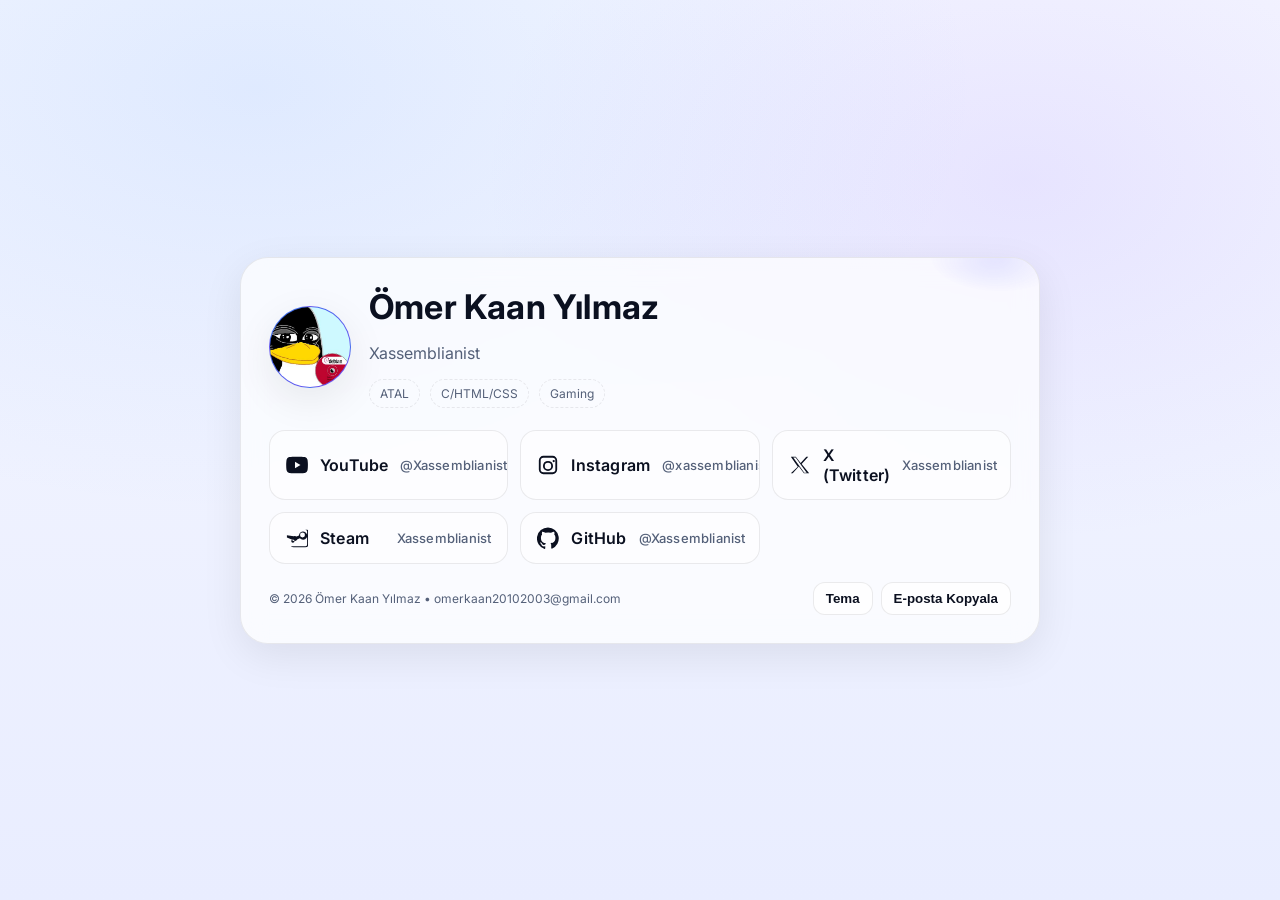
==== index.html @ 22b2fc52 "Update index.html" ====
<!DOCTYPE html>
<html lang="tr">
<head>
  <meta charset="UTF-8" />
  <meta name="viewport" content="width=device-width, initial-scale=1" />
  <title>Xassemblianist — Linklerim</title>
  <meta name="description" content="Xassemblianist'in YouTube, Instagram, X (Twitter) ve Steam profillerine giden hızlı bağlantılar." />
  <meta name="color-scheme" content="light dark">
  <link rel="preconnect" href="https://fonts.googleapis.com"/>
  <link rel="preconnect" href="https://fonts.gstatic.com" crossorigin/>
  <link href="https://fonts.googleapis.com/css2?family=Inter:wght@400;500;600;700;800&display=swap" rel="stylesheet"/>
  <link rel="stylesheet" type="text/css" href="style.css">
  <link rel="icon" type="image/png" href="img/deb.jpg">
</head>
<body>
  <main class="container" role="main">
    <div class="glow" aria-hidden="true"></div>

    <header>
      <div class="avatar" aria-hidden="true">
      <img src="img/deb.jpg" alt="Profil Fotoğrafım">
      </div>
      <div>
        <h1>Ömer Kaan Yılmaz</h1>
        <p class="subtitle">Xassemblianist</p>
        <div class="row" aria-label="etiketler">
          <span class="chip">ATAL</span>
          <span class="chip">C/HTML/CSS</span>
          <span class="chip">Gaming</span>
        </div>
      </div>
    </header>

    <section class="links" aria-label="bağlantılar">

      <a class="btn" href="https://youtube.com/@Xassemblianist" target="_blank" rel="noopener" aria-label="YouTube kanalım">
        <span class="icon" aria-hidden="true">
          <svg viewBox="0 0 24 24" width="22" height="22" fill="currentColor" aria-hidden="true"><path d="M23.5 6.2a4 4 0 0 0-2.8-2.8C18.9 3 12 3 12 3s-6.9 0-8.7.4A4 4 0 0 0 .6 6.2 41.6 41.6 0 0 0 .2 12a41.6 41.6 0 0 0 .4 5.8 4 4 0 0 0 2.8 2.8C5.3 21 12 21 12 21s6.9 0 8.7-.4a4 4 0 0 0 2.8-2.8 41.6 41.6 0 0 0 .4-5.8 41.6 41.6 0 0 0-.4-5.8ZM9.8 15.5v-7l6 3.5-6 3.5Z"/></svg>
        </span>
        YouTube
        <span class="hint">@Xassemblianist</span>
      </a>

      <a class="btn" href="https://instagram.com/xassemblianist" target="_blank" rel="noopener" aria-label="Instagram profilim">
        <span class="icon" aria-hidden="true">
          <svg viewBox="0 0 24 24" width="22" height="22" fill="currentColor"><path d="M7 2h10a5 5 0 0 1 5 5v10a5 5 0 0 1-5 5H7a5 5 0 0 1-5-5V7a5 5 0 0 1 5-5Zm0 2a3 3 0 0 0-3 3v10a3 3 0 0 0 3 3h10a3 3 0 0 0 3-3V7a3 3 0 0 0-3-3H7Zm5 3.5A5.5 5.5 0 1 1 6.5 13 5.5 5.5 0 0 1 12 7.5Zm0 2A3.5 3.5 0 1 0 15.5 13 3.5 3.5 0 0 0 12 9.5Zm6.25-3a1.25 1.25 0 1 1-1.25 1.25A1.25 1.25 0 0 1 18.25 6.5Z"/></svg>
        </span>
        Instagram
        <span class="hint">@xassemblianist</span>
      </a>

      <a class="btn" href="https://x.com/KemalistLinux" target="_blank" rel="noopener" aria-label="X (Twitter) profilim">
        <span class="icon" aria-hidden="true">
          <svg viewBox="0 0 24 24" width="22" height="22" fill="currentColor"><path d="M13.8 10.8 21 3h-2.1l-6.2 6.9L7.4 3H2l7.6 10.9L2 21h2.1l6.6-7.3 5.6 7.3H22l-8.2-10.2Zm-2.3 2.6-.76-1.06-6.1-8.5h2.6l4.92 6.83.76 1.06 6.36 8.82h-2.6l-5.18-7.06Z"/></svg>
        </span>
        X (Twitter)
        <span class="hint">Xassemblianist</span>
      </a>

      <a class="btn" href="https://steamcommunity.com/id/omerk33n" target="_blank" rel="noopener" aria-label="Steam profilim">
        <span class="icon" aria-hidden="true">
          <svg viewBox="0 0 24 24" width="22" height="22" fill="currentColor"><path d="M21 3H3a2 2 0 0 0-2 2v6.58l5.18 2.03a3.6 3.6 0 0 0 6.35-.2l2.61-1.12a4.5 4.5 0 1 0-1.03-2.93l-2.57 1.1a3.6 3.6 0 0 0-3.14-.32L1 8.9V5a2 2 0 0 1 2-2h18a2 2 0 0 1 2 2v14a2 2 0 0 1-2 2H5.07A6 6 0 0 0 9 22h12a4 4 0 0 0 4-4V5a2 2 0 0 0-2-2ZM7.5 17.2a1.8 1.8 0 1 1 0-3.6 1.8 1.8 0 0 1 0 3.6Zm10.5-5.7a2.7 2.7 0 1 1 0-5.4 2.7 2.7 0 0 1 0 5.4Z"/></svg>
        </span>
        Steam
        <span class="hint">Xassemblianist</span>
      </a>

      <a class="btn" href="https://github.com/Xassemblianist" target="_blank" rel="noopener" aria-label="GitHub profilim">
        <span class="icon" aria-hidden="true">
          <svg viewBox="0 0 24 24" width="22" height="22" fill="currentColor"><path d="M12 .5a12 12 0 0 0-3.8 23.4c.6.1.8-.3.8-.6v-2.2c-3.3.7-4-1.6-4-1.6a3.1 3.1 0 0 0-1.3-1.7c-1.1-.8.1-.8.1-.8a2.4 2.4 0 0 1 1.8 1.2 2.5 2.5 0 0 0 3.4 1 2.5 2.5 0 0 1 .7-1.6c-2.6-.3-5.4-1.3-5.4-6a4.7 4.7 0 0 1 1.3-3.3 4.4 4.4 0 0 1 .1-3.2s1-.3 3.4 1.3a11.6 11.6 0 0 1 6.2 0c2.4-1.6 3.4-1.3 3.4-1.3a4.4 4.4 0 0 1 .1 3.2 4.7 4.7 0 0 1 1.3 3.3c0 4.7-2.8 5.7-5.4 6a2.8 2.8 0 0 1 .8 2.2v3.2c0 .3.2.7.8.6A12 12 0 0 0 12 .5Z"/></svg>
        </span>
        GitHub
        <span class="hint">@Xassemblianist</span>
      </a>
    </section>

    <footer>
      <div class="small">© <span id="y"></span> Ömer Kaan Yılmaz • <span id="mail">omerkaan20102003@gmail.com</span></div>
      <div class="actions">
        <button class="toggle" id="themeToggle" aria-label="Tema değiştir (Açık/Koyu)">Tema</button>
        <button class="copy" id="copyEmail" aria-label="E-posta kopyala">E-posta Kopyala</button>
      </div>
    </footer>
  </main>
  <script src="script.js"></script>
</body>

</html>
---- style.css ----
:root{
      --bg: #0b1020;
      --bg2: #0e1326;
      --text: #e6e8ef;
      --muted: #a7afc0;
      --card: rgba(255,255,255,0.06);
      --border: rgba(255,255,255,0.12);
      --accent: #6aa5ff;
      --accent-2: #a07bff;
      --shadow: 0 10px 30px rgba(0,0,0,0.25);
    }
    :root.light{
      --bg: #f5f7ff;
      --bg2: #e9edff;
      --text: #0b1020;
      --muted: #546079;
      --card: rgba(255,255,255,0.7);
      --border: rgba(10,10,20,0.08);
      --accent: #3a7bff;
      --accent-2: #7f55ff;
      --shadow: 0 12px 40px rgba(0,0,0,0.08);
    }
    *{box-sizing:border-box}
    html,body{height:100%}
    body{
      margin:0;
      font-family: Inter, system-ui, -apple-system, Segoe UI, Roboto, Helvetica, Arial, "Apple Color Emoji","Segoe UI Emoji";
      background: radial-gradient(1200px 700px at 20% 10%, rgba(106,165,255,0.15), transparent 60%),
                  radial-gradient(900px 600px at 80% 20%, rgba(160,123,255,0.14), transparent 60%),
                  linear-gradient(180deg, var(--bg), var(--bg2));
      color: var(--text);
      display:grid;
      place-items:center;
      padding: 24px;
    }
    .container{
      width:min(800px, 100%);
      background: var(--card);
      border:1px solid var(--border);
      border-radius: 28px;
      backdrop-filter: blur(12px);
      box-shadow: var(--shadow);
      padding: clamp(18px, 4vw, 28px);
      position:relative;
      overflow:hidden;
    }
    .glow{
      position:absolute; inset:-2px; pointer-events:none; filter: blur(40px); opacity:0.3;
      background: conic-gradient(from 180deg at 50% 50%, var(--accent), var(--accent-2), var(--accent));
      mask: radial-gradient(120px 60px at 95% 0, black, transparent 60%);
    }
    header{display:flex; align-items:center; gap:18px;}
    .avatar{
      width:82px; height:82px; border-radius:50%;
      background: linear-gradient(135deg, var(--accent), var(--accent-2));
      display:grid; place-items:center; color:white; font-weight:800; font-size:28px;
      border:1px solid var(--border);
      box-shadow: var(--shadow);
      user-select:none;
    }
    h1{font-size: clamp(22px, 3.2vw, 34px); margin:0 0 4px 0; letter-spacing:0.2px}
    .subtitle{color: var(--muted); font-size: clamp(13px, 2vw, 16px);}

    .links{
      display:grid; grid-template-columns: repeat(auto-fit, minmax(220px,1fr));
      gap:12px; margin-top:22px;
    }
    .btn{
      position:relative;
      display:flex; align-items:center; gap:12px;
      border:1px solid var(--border);
      background: color-mix(in oklab, var(--card) 70%, #fff 0%);
      padding:14px 16px; border-radius: 16px; text-decoration:none; color:var(--text);
      font-weight:600; letter-spacing:0.2px;
      overflow:hidden; isolation:isolate;
    }
    .btn:hover{ transform: translateY(-1px); transition: transform 120ms ease; }
    .btn:active{ transform: translateY(0); }
    .btn .icon{ width:22px; height:22px; display:inline-grid; place-items:center; }
    .btn .hint{ margin-left:auto; color:var(--muted); font-weight:500; font-size:13px; }
    .btn::after{
      content:""; position:absolute; inset:0; opacity:0; pointer-events:none;
      background: linear-gradient(90deg, color-mix(in oklab, var(--accent) 50%, transparent), color-mix(in oklab, var(--accent-2) 50%, transparent));
      transition: opacity 160ms ease;
    }
    .btn:hover::after{opacity:0.08}

    .row{display:flex; gap:10px; flex-wrap:wrap; margin-top:14px}
    .chip{font-size:12px; color:var(--muted); border:1px dashed var(--border); padding:6px 10px; border-radius:999px}

    footer{margin-top:18px; display:flex; justify-content:space-between; align-items:center; gap:12px; flex-wrap:wrap}
    .small{font-size:12px; color:var(--muted)}
    .actions{display:flex; gap:8px; align-items:center}
    .toggle, .copy{
      border:1px solid var(--border); background: var(--card); color: var(--text);
      border-radius:12px; padding:8px 12px; font-weight:600; cursor:pointer;
    }
    .toggle:hover, .copy:hover{transform: translateY(-1px)}

    @media (max-width:480px){
      header{align-items:flex-start}
      .avatar{width:68px; height:68px; font-size:22px}
    }
    
    .avatar img {
  width: 100%;
  height: 100%;
  border-radius: 50%;
  object-fit: cover;
}
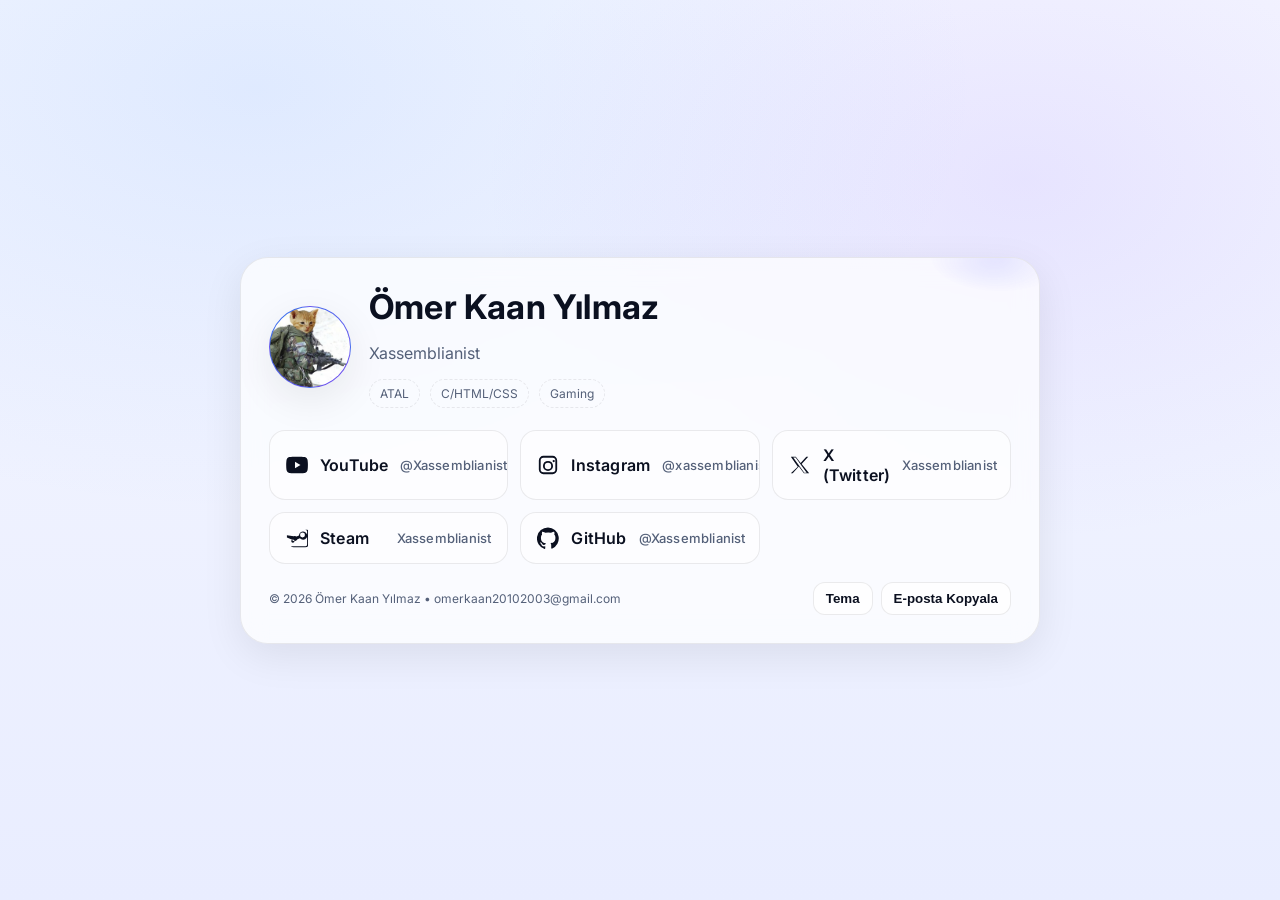
==== commit 5b852d31: "Update index.html" ====
--- a/index.html
+++ b/index.html
@@ -10,7 +10,7 @@
   <link rel="preconnect" href="https://fonts.gstatic.com" crossorigin/>
   <link href="https://fonts.googleapis.com/css2?family=Inter:wght@400;500;600;700;800&display=swap" rel="stylesheet"/>
   <link rel="stylesheet" type="text/css" href="style.css">
-  <link rel="icon" type="image/png" href="img/deb.jpg">
+  <link rel="icon" type="image/png" href="img/catsoldier.jpg">
 </head>
 <body>
   <main class="container" role="main">
@@ -18,7 +18,7 @@
 
     <header>
       <div class="avatar" aria-hidden="true">
-      <img src="img/deb.jpg" alt="Profil Fotoğrafım">
+      <img src="img/catsoldier.jpg" alt="Profil Fotoğrafım">
       </div>
       <div>
         <h1>Ömer Kaan Yılmaz</h1>
@@ -88,3 +88,4 @@
 </html>
 
 
+
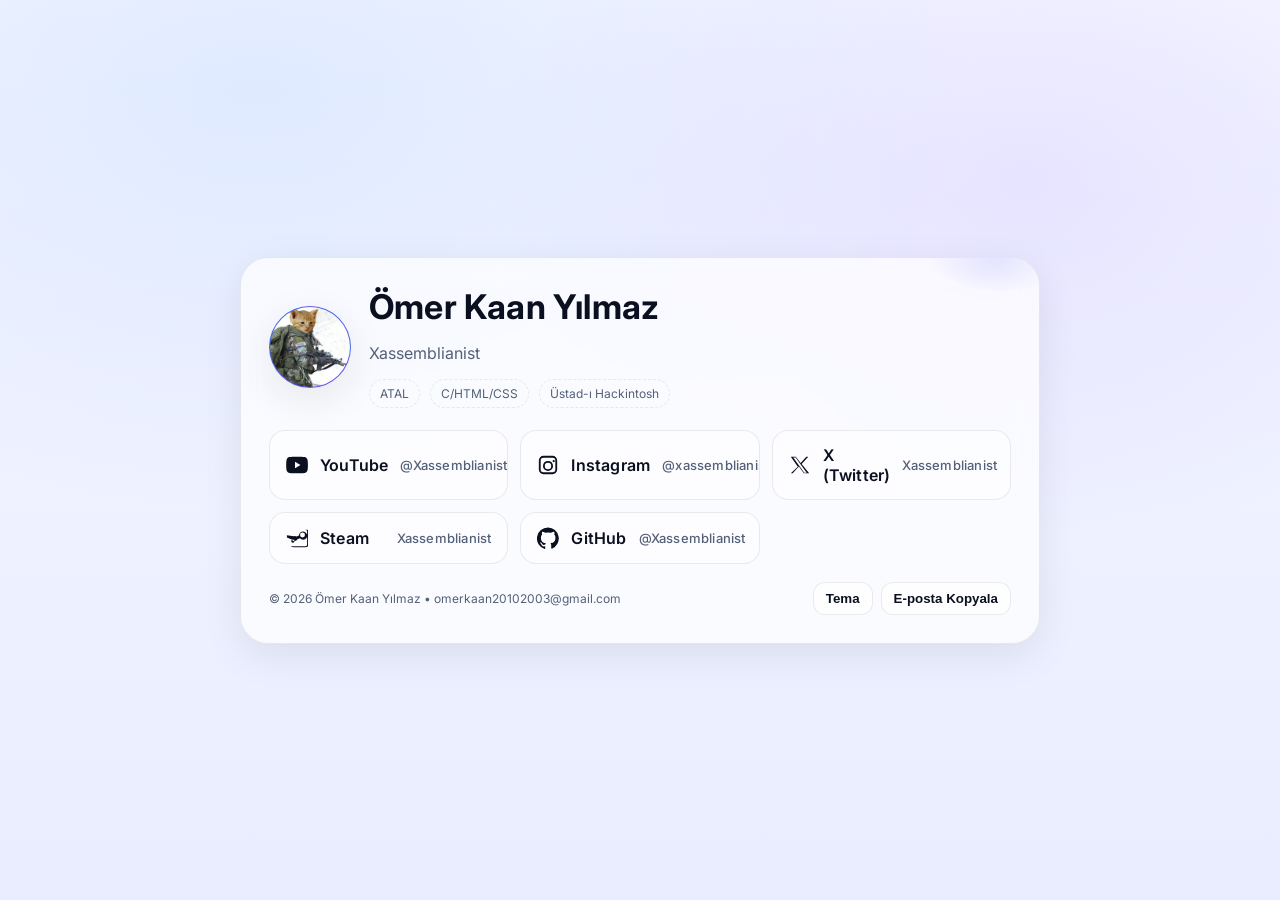
==== commit 21eecb35: "Update index.html" ====
--- a/index.html
+++ b/index.html
@@ -26,7 +26,7 @@
         <div class="row" aria-label="etiketler">
           <span class="chip">ATAL</span>
           <span class="chip">C/HTML/CSS</span>
-          <span class="chip">Gaming</span>
+          <span class="chip">Üstad-ı Hackintosh</span>
         </div>
       </div>
     </header>
@@ -89,3 +89,4 @@
 
 
 
+
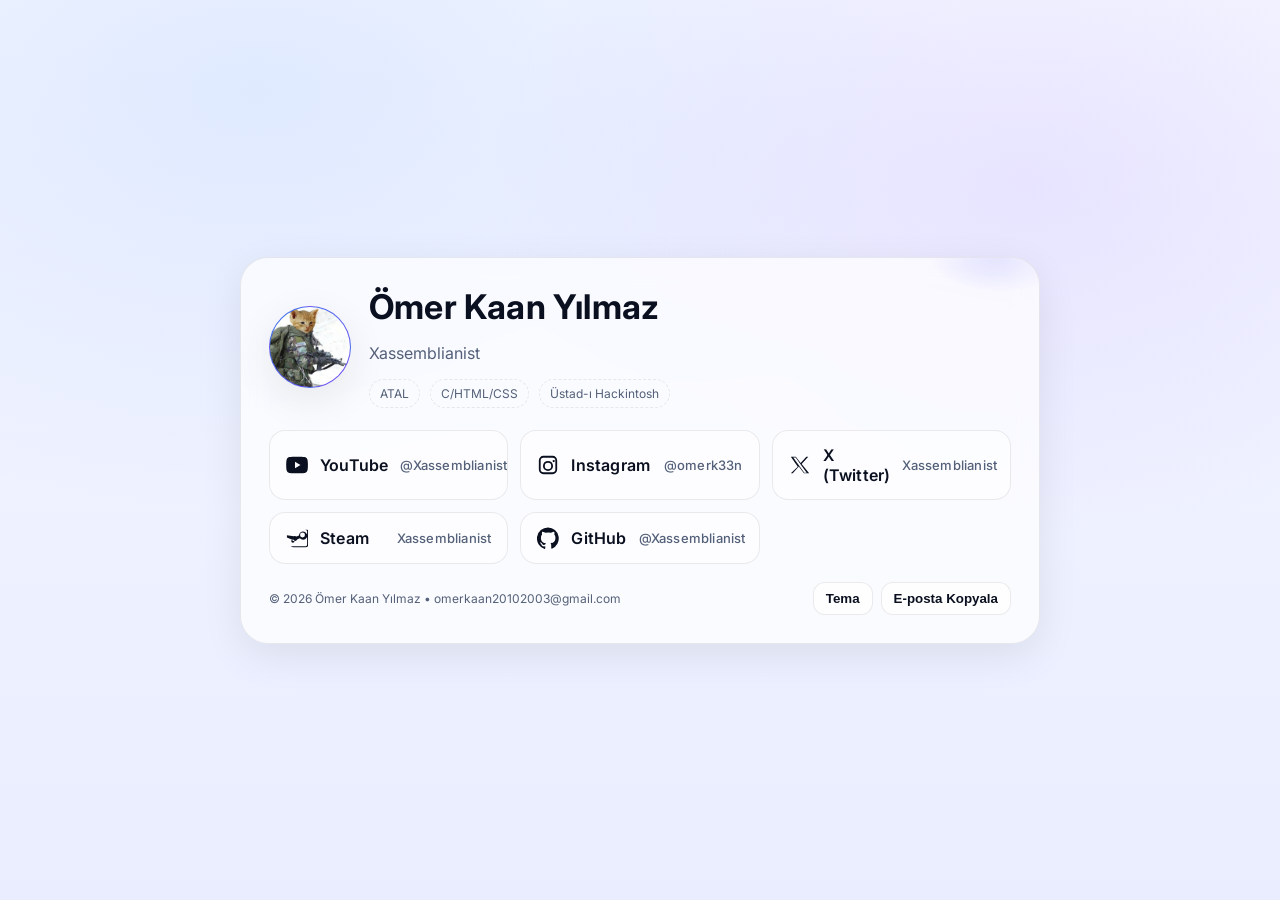
==== commit a52663f6: "Update index.html" ====
--- a/index.html
+++ b/index.html
@@ -46,7 +46,7 @@
           <svg viewBox="0 0 24 24" width="22" height="22" fill="currentColor"><path d="M7 2h10a5 5 0 0 1 5 5v10a5 5 0 0 1-5 5H7a5 5 0 0 1-5-5V7a5 5 0 0 1 5-5Zm0 2a3 3 0 0 0-3 3v10a3 3 0 0 0 3 3h10a3 3 0 0 0 3-3V7a3 3 0 0 0-3-3H7Zm5 3.5A5.5 5.5 0 1 1 6.5 13 5.5 5.5 0 0 1 12 7.5Zm0 2A3.5 3.5 0 1 0 15.5 13 3.5 3.5 0 0 0 12 9.5Zm6.25-3a1.25 1.25 0 1 1-1.25 1.25A1.25 1.25 0 0 1 18.25 6.5Z"/></svg>
         </span>
         Instagram
-        <span class="hint">@xassemblianist</span>
+        <span class="hint">@omerk33n</span>
       </a>
 
       <a class="btn" href="https://x.com/KemalistLinux" target="_blank" rel="noopener" aria-label="X (Twitter) profilim">
@@ -90,3 +90,4 @@
 
 
 
+
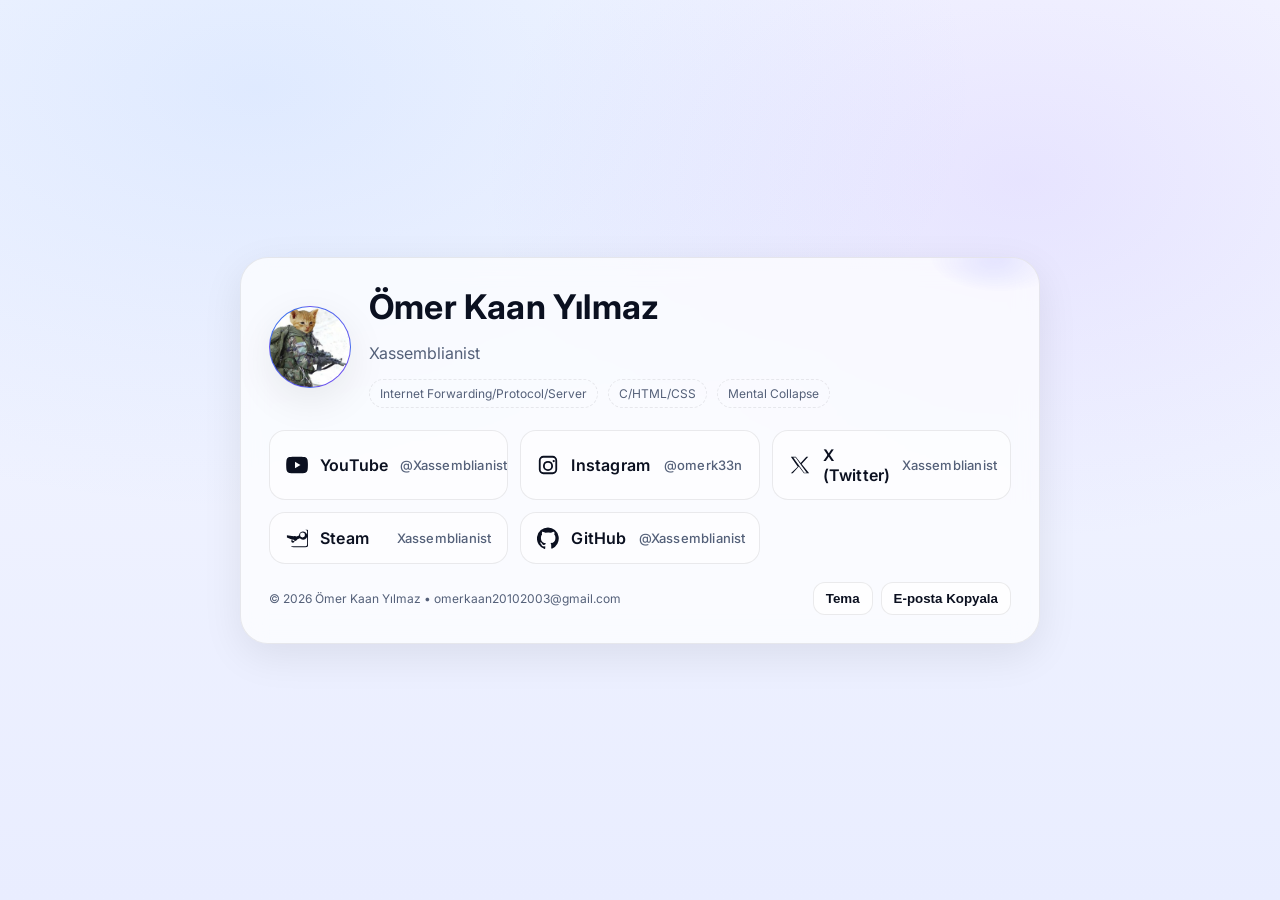
==== commit 8937f052: "Update index.html" ====
--- a/index.html
+++ b/index.html
@@ -24,9 +24,9 @@
         <h1>Ömer Kaan Yılmaz</h1>
         <p class="subtitle">Xassemblianist</p>
         <div class="row" aria-label="etiketler">
-          <span class="chip">ATAL</span>
+          <span class="chip">Internet Forwarding/Protocol/Server</span>
           <span class="chip">C/HTML/CSS</span>
-          <span class="chip">Üstad-ı Hackintosh</span>
+          <span class="chip">Mental Collapse</span>
         </div>
       </div>
     </header>
@@ -41,7 +41,7 @@
         <span class="hint">@Xassemblianist</span>
       </a>
 
-      <a class="btn" href="https://instagram.com/xassemblianist" target="_blank" rel="noopener" aria-label="Instagram profilim">
+      <a class="btn" href="https://instagram.com/omerk33n" target="_blank" rel="noopener" aria-label="Instagram profilim">
         <span class="icon" aria-hidden="true">
           <svg viewBox="0 0 24 24" width="22" height="22" fill="currentColor"><path d="M7 2h10a5 5 0 0 1 5 5v10a5 5 0 0 1-5 5H7a5 5 0 0 1-5-5V7a5 5 0 0 1 5-5Zm0 2a3 3 0 0 0-3 3v10a3 3 0 0 0 3 3h10a3 3 0 0 0 3-3V7a3 3 0 0 0-3-3H7Zm5 3.5A5.5 5.5 0 1 1 6.5 13 5.5 5.5 0 0 1 12 7.5Zm0 2A3.5 3.5 0 1 0 15.5 13 3.5 3.5 0 0 0 12 9.5Zm6.25-3a1.25 1.25 0 1 1-1.25 1.25A1.25 1.25 0 0 1 18.25 6.5Z"/></svg>
         </span>
@@ -91,3 +91,5 @@
 
 
 
+
+
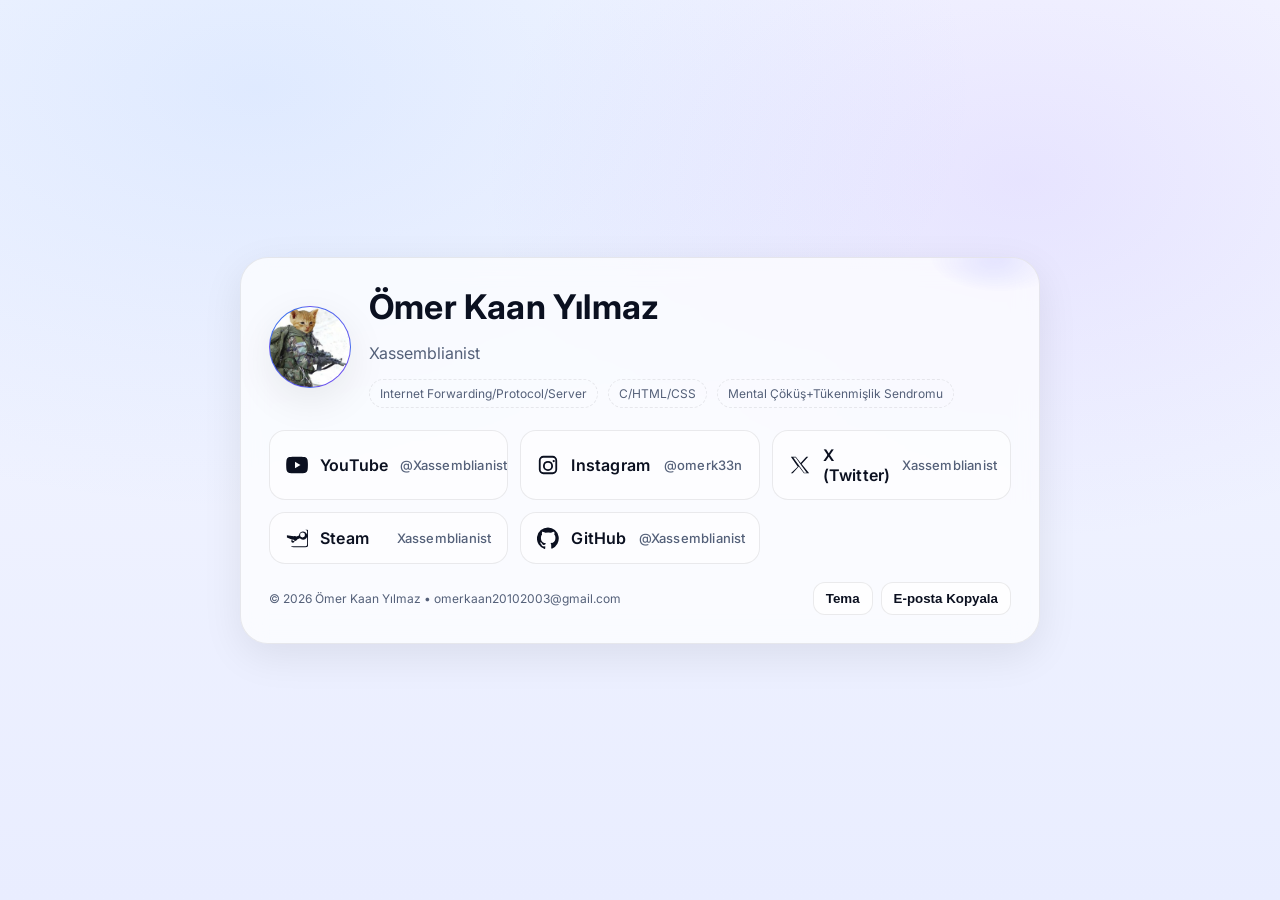
==== commit 719f36f4: "Update index.html" ====
--- a/index.html
+++ b/index.html
@@ -26,7 +26,7 @@
         <div class="row" aria-label="etiketler">
           <span class="chip">Internet Forwarding/Protocol/Server</span>
           <span class="chip">C/HTML/CSS</span>
-          <span class="chip">Mental Collapse</span>
+          <span class="chip">Mental Çöküş+Tükenmişlik Sendromu</span>
         </div>
       </div>
     </header>
@@ -93,3 +93,4 @@
 
 
 
+
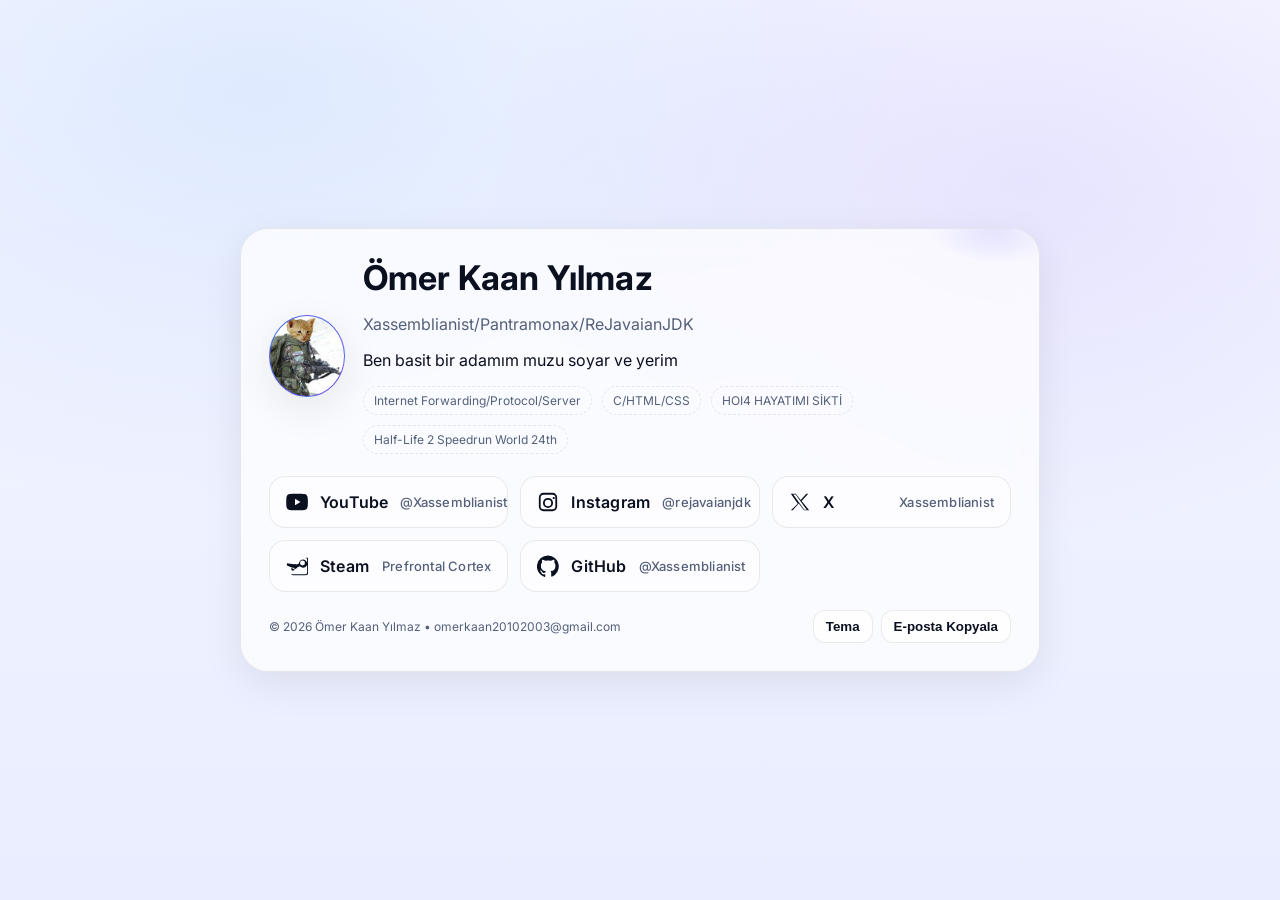
==== commit 588c8e20: "Update index.html" ====
--- a/index.html
+++ b/index.html
@@ -22,11 +22,13 @@
       </div>
       <div>
         <h1>Ömer Kaan Yılmaz</h1>
-        <p class="subtitle">Xassemblianist</p>
+        <p class="subtitle">Xassemblianist/Pantramonax/ReJavaianJDK</p>
+        <p>Ben basit bir adamım muzu soyar ve yerim</p>
         <div class="row" aria-label="etiketler">
           <span class="chip">Internet Forwarding/Protocol/Server</span>
           <span class="chip">C/HTML/CSS</span>
-          <span class="chip">Mental Çöküş+Tükenmişlik Sendromu</span>
+          <span class="chip">HOI4 HAYATIMI SİKTİ</span>
+          <span class="chip">Half-Life 2 Speedrun World 24th</span>
         </div>
       </div>
     </header>
@@ -41,19 +43,19 @@
         <span class="hint">@Xassemblianist</span>
       </a>
 
-      <a class="btn" href="https://instagram.com/omerk33n" target="_blank" rel="noopener" aria-label="Instagram profilim">
+      <a class="btn" href="https://instagram.com/rejavaianjdk" target="_blank" rel="noopener" aria-label="Instagram profilim">
         <span class="icon" aria-hidden="true">
           <svg viewBox="0 0 24 24" width="22" height="22" fill="currentColor"><path d="M7 2h10a5 5 0 0 1 5 5v10a5 5 0 0 1-5 5H7a5 5 0 0 1-5-5V7a5 5 0 0 1 5-5Zm0 2a3 3 0 0 0-3 3v10a3 3 0 0 0 3 3h10a3 3 0 0 0 3-3V7a3 3 0 0 0-3-3H7Zm5 3.5A5.5 5.5 0 1 1 6.5 13 5.5 5.5 0 0 1 12 7.5Zm0 2A3.5 3.5 0 1 0 15.5 13 3.5 3.5 0 0 0 12 9.5Zm6.25-3a1.25 1.25 0 1 1-1.25 1.25A1.25 1.25 0 0 1 18.25 6.5Z"/></svg>
         </span>
         Instagram
-        <span class="hint">@omerk33n</span>
+        <span class="hint">@rejavaianjdk</span>
       </a>
 
       <a class="btn" href="https://x.com/KemalistLinux" target="_blank" rel="noopener" aria-label="X (Twitter) profilim">
         <span class="icon" aria-hidden="true">
           <svg viewBox="0 0 24 24" width="22" height="22" fill="currentColor"><path d="M13.8 10.8 21 3h-2.1l-6.2 6.9L7.4 3H2l7.6 10.9L2 21h2.1l6.6-7.3 5.6 7.3H22l-8.2-10.2Zm-2.3 2.6-.76-1.06-6.1-8.5h2.6l4.92 6.83.76 1.06 6.36 8.82h-2.6l-5.18-7.06Z"/></svg>
         </span>
-        X (Twitter)
+        X
         <span class="hint">Xassemblianist</span>
       </a>
 
@@ -62,7 +64,7 @@
           <svg viewBox="0 0 24 24" width="22" height="22" fill="currentColor"><path d="M21 3H3a2 2 0 0 0-2 2v6.58l5.18 2.03a3.6 3.6 0 0 0 6.35-.2l2.61-1.12a4.5 4.5 0 1 0-1.03-2.93l-2.57 1.1a3.6 3.6 0 0 0-3.14-.32L1 8.9V5a2 2 0 0 1 2-2h18a2 2 0 0 1 2 2v14a2 2 0 0 1-2 2H5.07A6 6 0 0 0 9 22h12a4 4 0 0 0 4-4V5a2 2 0 0 0-2-2ZM7.5 17.2a1.8 1.8 0 1 1 0-3.6 1.8 1.8 0 0 1 0 3.6Zm10.5-5.7a2.7 2.7 0 1 1 0-5.4 2.7 2.7 0 0 1 0 5.4Z"/></svg>
         </span>
         Steam
-        <span class="hint">Xassemblianist</span>
+        <span class="hint">Prefrontal Cortex</span>
       </a>
 
       <a class="btn" href="https://github.com/Xassemblianist" target="_blank" rel="noopener" aria-label="GitHub profilim">
@@ -94,3 +96,4 @@
 
 
 
+
